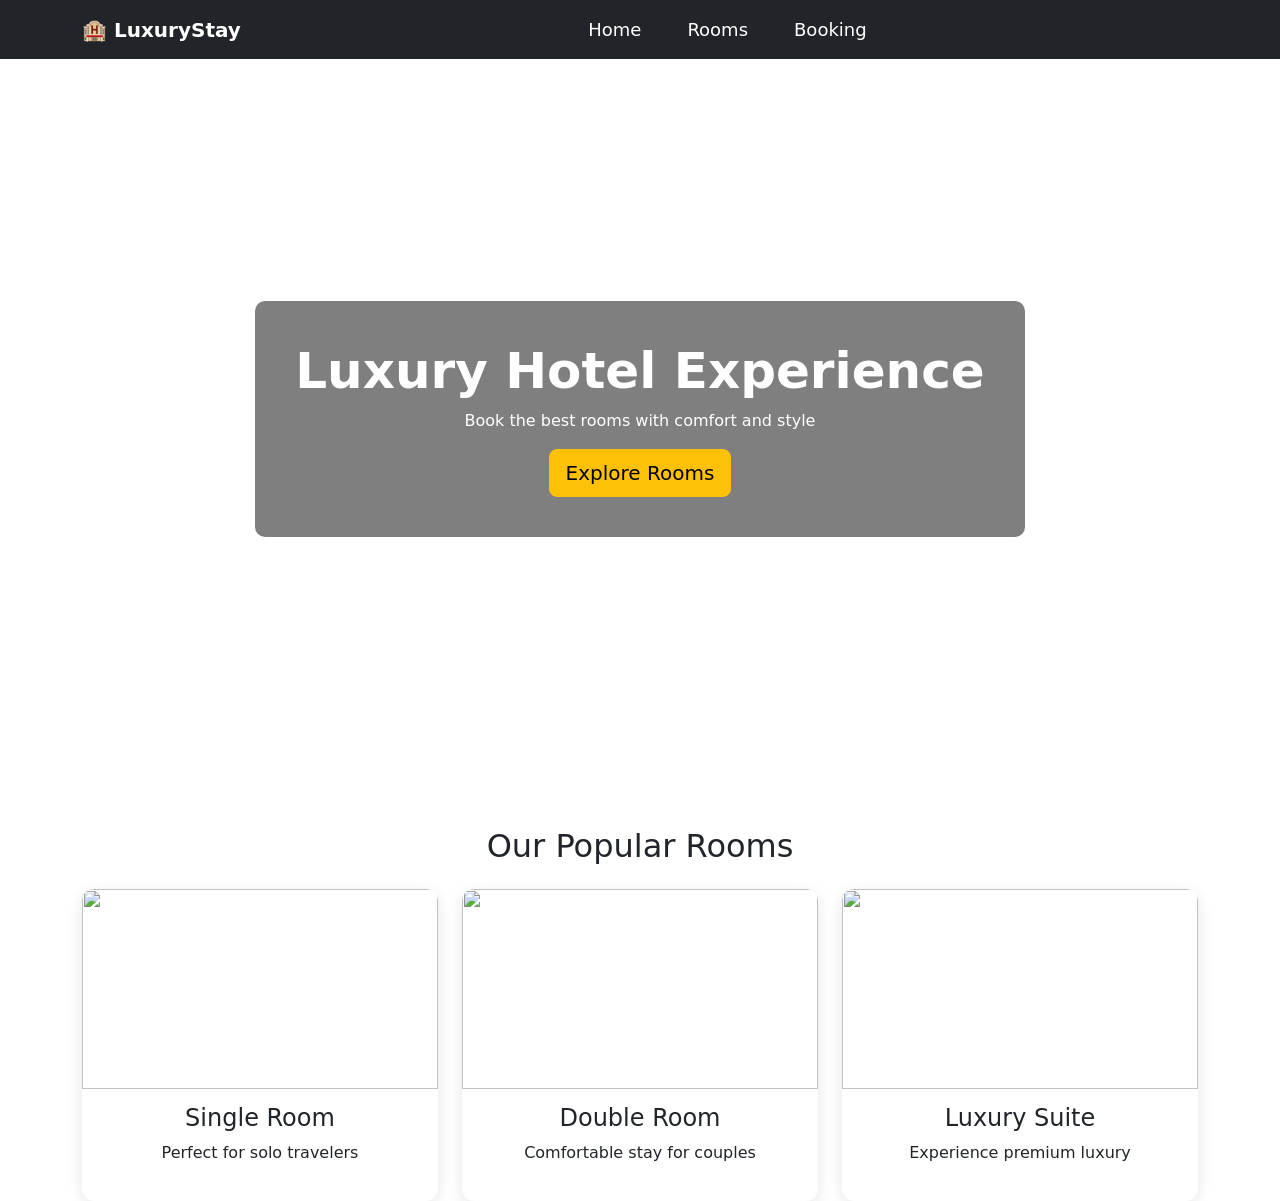
==== frontend/index.html @ 5475368a "front end updated" ====
<!DOCTYPE html>
<html>

<head>
<title>Hotel Management</title>

<link rel="stylesheet" href="css/style.css">

<link href="https://cdn.jsdelivr.net/npm/bootstrap@5.3.2/dist/css/bootstrap.min.css" rel="stylesheet">

</head>

<body>

<nav class="navbar navbar-expand-lg navbar-dark bg-dark">
<div class="container">

<a class="navbar-brand" href="#">
🏨 LuxuryStay
</a>

<ul class="navbar-nav mx-auto">

<li class="nav-item">
<a class="nav-link" href="index.html">Home</a>
</li>

<li class="nav-item">
<a class="nav-link" href="rooms.html">Rooms</a>
</li>

<li class="nav-item">
<a class="nav-link" href="booking.html">Booking</a>
</li>

</ul>

</div>
</nav>

<section class="hero">

<div class="hero-text">

<h1>Luxury Hotel Experience</h1>

<p>Book the best rooms with comfort and style</p>

<a href="rooms.html" class="btn btn-warning btn-lg">Explore Rooms</a>

</div>

</section>

<section class="container mt-5">

<h2 class="text-center mb-4">Our Popular Rooms</h2>

<div class="row">

<div class="col-md-4">
<div class="room-card">

<img src="https://images.unsplash.com/photo-1560448204-e02f11c3d0e2">

<h4>Single Room</h4>

<p>Perfect for solo travelers</p>

</div>
</div>

<div class="col-md-4">
<div class="room-card">

<img src="https://images.unsplash.com/photo-1590490360182-c33d57733427">

<h4>Double Room</h4>

<p>Comfortable stay for couples</p>

</div>
</div>

<div class="col-md-4">
<div class="room-card">

<img src="https://images.unsplash.com/photo-1582719508461-905c673771fd">

<h4>Luxury Suite</h4>

<p>Experience premium luxury</p>

</div>
</div>

</div>

</section>

</body>

</html>
---- frontend/css/style.css ----
body{
font-family: 'Segoe UI', sans-serif;
background:#f4f6f9;
}

.navbar{
padding:15px;
}

.navbar-brand{
font-weight:bold;
font-size:22px;
}

.navbar-nav .nav-link{
margin-left:20px;
color:white;
margin:0 15px;
font-size:18px;
}

.navbar-nav .nav-link:hover{
color:#ffc107;
}

.hero{
height:80vh;
background-image:url("https://images.unsplash.com/photo-1551882547-ff40c63fe5fa");
background-size:cover;
background-position:center;
display:flex;
align-items:center;
justify-content:center;
text-align:center;
color:white;
}

.hero-text{
background:rgba(0,0,0,0.5);
padding:40px;
border-radius:10px;
}

.hero h1{
font-size:50px;
font-weight:bold;
}

.room-card{
background:white;
border-radius:12px;
overflow:hidden;
text-align:center;
box-shadow:0 4px 15px rgba(0,0,0,0.1);
transition:0.3s;
}

.room-card img{
width:100%;
height:200px;
object-fit:cover;
}

.room-card h4{
margin-top:15px;
}

.room-card p{
padding-bottom:20px;
}

.room-card:hover{
transform:scale(1.05);
}
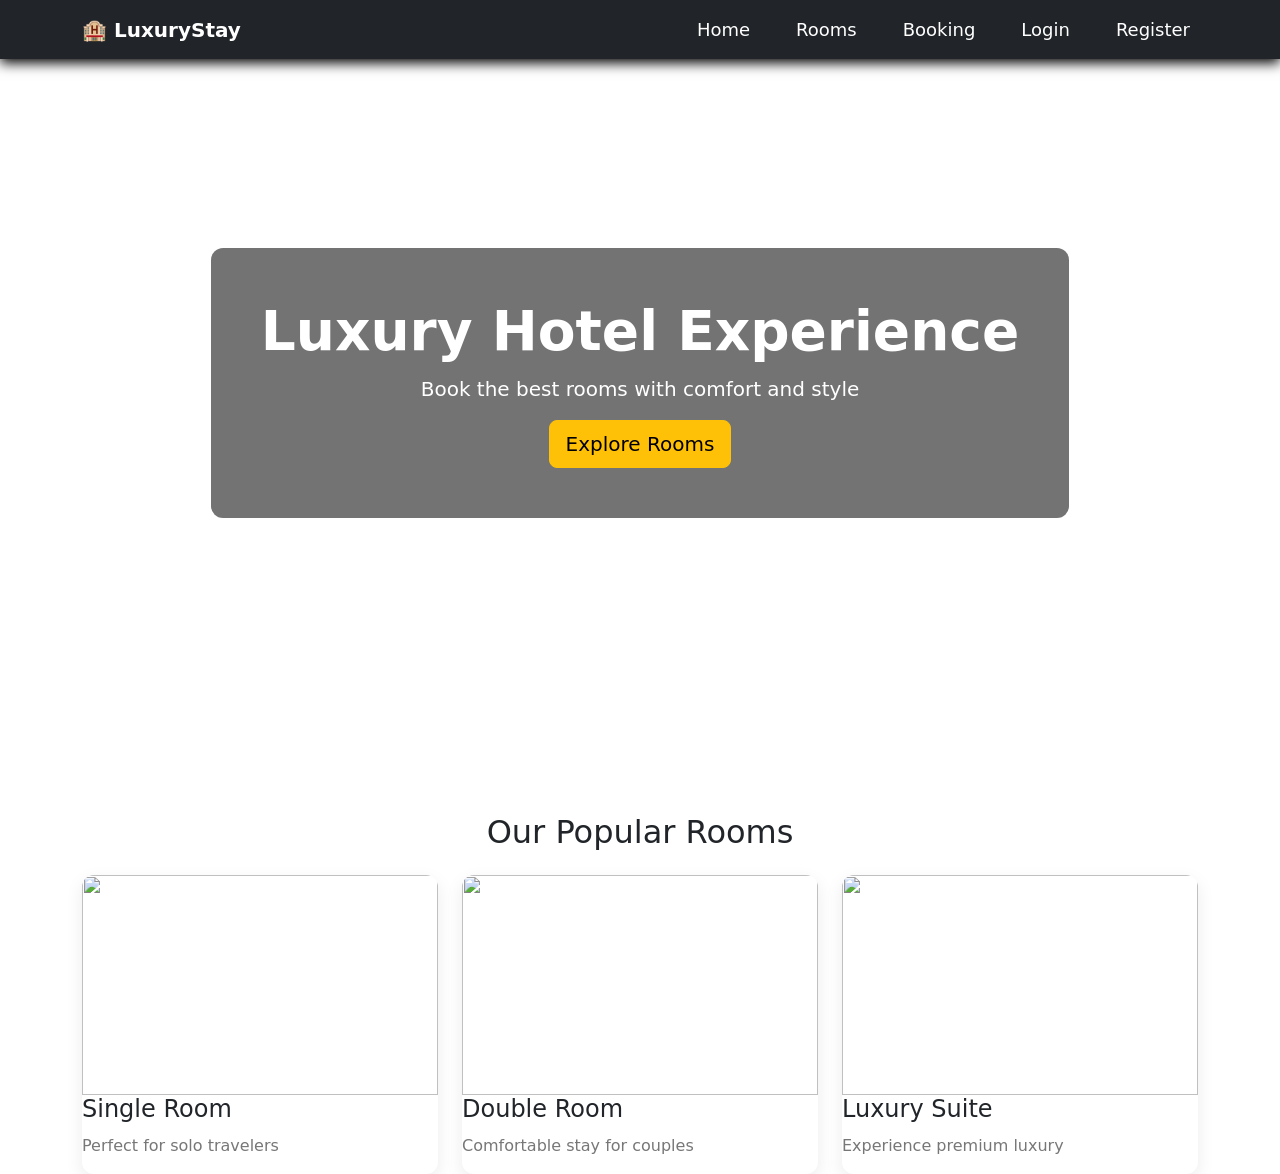
==== commit 1b0f78b0: "Increased navbar height and improved spacing" ====
--- a/frontend/index.html
+++ b/frontend/index.html
@@ -12,14 +12,20 @@
 
 <body>
 
-<nav class="navbar navbar-expand-lg navbar-dark bg-dark">
+
+<nav class="navbar navbar-expand-lg navbar-dark bg-dark fixed-top">
+
 <div class="container">
 
-<a class="navbar-brand" href="#">
-🏨 LuxuryStay
-</a>
+<a class="navbar-brand" href="#">🏨 LuxuryStay</a>
 
-<ul class="navbar-nav mx-auto">
+<button class="navbar-toggler" type="button" data-bs-toggle="collapse" data-bs-target="#navbarNav">
+<span class="navbar-toggler-icon"></span>
+</button>
+
+<div class="collapse navbar-collapse justify-content-end" id="navbarNav">
+
+<ul class="navbar-nav">
 
 <li class="nav-item">
 <a class="nav-link" href="index.html">Home</a>
@@ -33,9 +39,30 @@
 <a class="nav-link" href="booking.html">Booking</a>
 </li>
 
+<li class="nav-item">
+<a class="nav-link" href="#">Login</a>
+</li>
+
+<li class="nav-item">
+<a class="nav-link" href="#">Register</a>
+</li>
+
 </ul>
 
 </div>
+
+</div>
+
+</nav>
+
+
+
+</ul>
+
+</div>
+
+</div>
+
 </nav>
 
 <section class="hero">
--- a/frontend/css/style.css
+++ b/frontend/css/style.css
@@ -1,74 +1,140 @@
-body{
-font-family: 'Segoe UI', sans-serif;
-background:#f4f6f9;
+/* Reset */
+
+*{
+margin:0;
+padding:0;
+box-sizing:border-box;
 }
 
-.navbar{
-padding:15px;
+body{
+font-family:'Poppins', sans-serif;
+background:#f5f7fa;
+/* padding-top:80px; */
 }
 
-.navbar-brand{
-font-weight:bold;
-font-size:22px;
+/* Navbar */
+
+.navbar{
+background:#111;
+padding:25px;   
+box-shadow:0 4px 12px rgba(0,0,0,20.1);
 }
 
-.navbar-nav .nav-link{
-margin-left:20px;
+/* Logo */
+
+.navbar-brand{
+font-size:26px;
+font-weight:600;
 color:white;
-margin:0 15px;
-font-size:18px;
 }
 
-.navbar-nav .nav-link:hover{
-color:#ffc107;
+/* Navbar Links */
+
+.navbar-nav .nav-link{
+color:white;
+font-size:18px;
+margin-left:30px;
+position:relative;
+transition:0.3s;
 }
 
+
+/* Hero Section */
+
 .hero{
-height:80vh;
-background-image:url("https://images.unsplash.com/photo-1551882547-ff40c63fe5fa");
-background-size:cover;
-background-position:center;
+height:85vh;
+background:url("https://images.unsplash.com/photo-1551882547-ff40c63fe5fa") center/cover no-repeat;
 display:flex;
 align-items:center;
 justify-content:center;
 text-align:center;
+}
+
+.hero-text{
+background:rgba(0,0,0,0.55);
+padding:50px;
+border-radius:12px;
 color:white;
 }
 
-.hero-text{
-background:rgba(0,0,0,0.5);
-padding:40px;
-border-radius:10px;
+.hero h1{
+font-size:55px;
+font-weight:600;
 }
 
-.hero h1{
-font-size:50px;
-font-weight:bold;
+.hero p{
+font-size:20px;
+margin-top:10px;
 }
+
+.hero button{
+margin-top:20px;
+padding:12px 28px;
+border:none;
+background:#ffc107;
+color:black;
+font-size:16px;
+border-radius:6px;
+cursor:pointer;
+transition:0.3s;
+}
+
+.hero button:hover{
+background:#ffca2c;
+}
+
+/* Room Section */
+
+.rooms{
+padding:60px 0;
+}
+
+.rooms h2{
+text-align:center;
+margin-bottom:40px;
+font-weight:600;
+}
+
+/* Room Cards */
 
 .room-card{
 background:white;
 border-radius:12px;
 overflow:hidden;
-text-align:center;
-box-shadow:0 4px 15px rgba(0,0,0,0.1);
+box-shadow:0 6px 18px rgba(0,0,0,0.08);
 transition:0.3s;
 }
 
 .room-card img{
 width:100%;
-height:200px;
+height:220px;
 object-fit:cover;
 }
 
+.room-card .content{
+padding:20px;
+text-align:center;
+}
+
 .room-card h4{
-margin-top:15px;
+margin-bottom:10px;
 }
 
 .room-card p{
-padding-bottom:20px;
+color:#777;
 }
 
 .room-card:hover{
-transform:scale(1.05);
+transform:translateY(-8px);
+box-shadow:0 10px 25px rgba(0,0,0,0.15);
+}
+
+/* Footer */
+
+.footer{
+background:#111;
+color:white;
+text-align:center;
+padding:20px;
+margin-top:60px;
 }
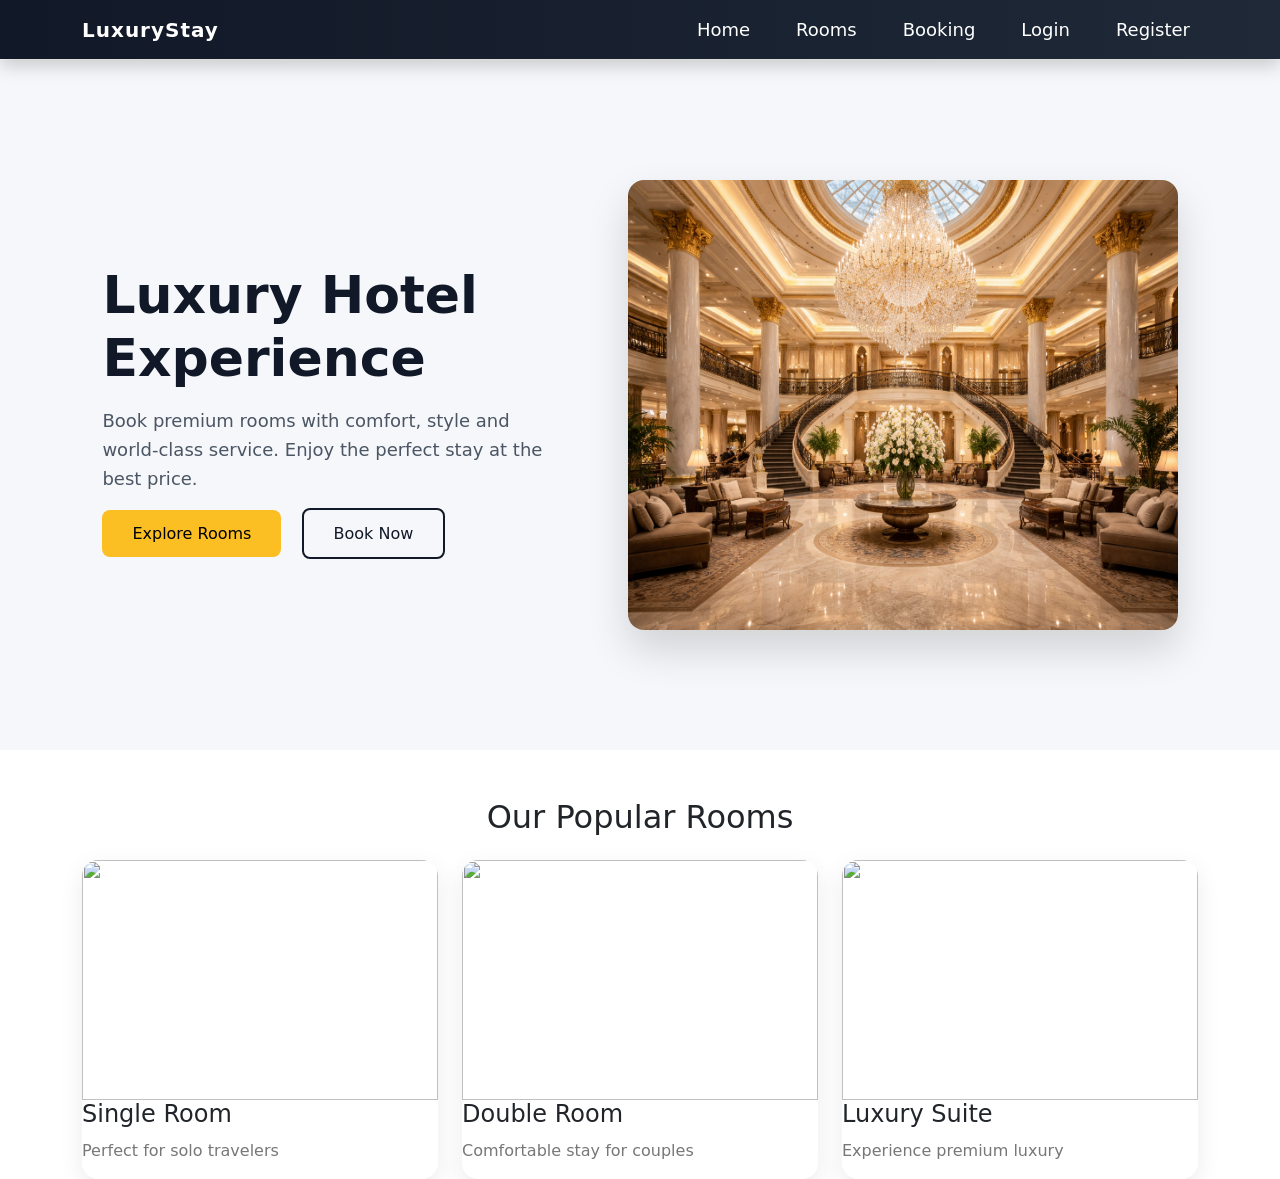
==== commit 79a8c855: "Improved homepage UI, updated hero section, added login and register pages" ====
--- a/frontend/index.html
+++ b/frontend/index.html
@@ -7,6 +7,8 @@
 <link rel="stylesheet" href="css/style.css">
 
 <link href="https://cdn.jsdelivr.net/npm/bootstrap@5.3.2/dist/css/bootstrap.min.css" rel="stylesheet">
+<link rel="stylesheet" href="https://cdnjs.cloudflare.com/ajax/libs/font-awesome/6.5.0/css/all.min.css">
+<link href="https://fonts.googleapis.com/css2?family=Poppins:wght@300;400;500;600;700&display=swap" rel="stylesheet">
 
 </head>
 
@@ -17,7 +19,7 @@
 
 <div class="container">
 
-<a class="navbar-brand" href="#">🏨 LuxuryStay</a>
+<a class="navbar-brand" href="#">LuxuryStay</a>
 
 <button class="navbar-toggler" type="button" data-bs-toggle="collapse" data-bs-target="#navbarNav">
 <span class="navbar-toggler-icon"></span>
@@ -40,7 +42,7 @@
 </li>
 
 <li class="nav-item">
-<a class="nav-link" href="#">Login</a>
+<a class="nav-link" href="login.html">Login</a>
 </li>
 
 <li class="nav-item">
@@ -67,13 +69,29 @@
 
 <section class="hero">
 
-<div class="hero-text">
+<div class="hero-container">
+
+<div class="hero-left">
 
 <h1>Luxury Hotel Experience</h1>
 
-<p>Book the best rooms with comfort and style</p>
+<p>
+Book premium rooms with comfort, style and world-class service.
+Enjoy the perfect stay at the best price.
+</p>
 
-<a href="rooms.html" class="btn btn-warning btn-lg">Explore Rooms</a>
+<div class="hero-buttons">
+<a href="rooms.html" class="btn-primary">Explore Rooms</a>
+<a href="booking.html" class="btn-secondary">Book Now</a>
+</div>
+
+</div>
+
+<div class="hero-right">
+
+<img src="Assets/hotel.png" alt="hotel">
+
+</div>
 
 </div>
 
--- a/frontend/css/style.css
+++ b/frontend/css/style.css
@@ -1,89 +1,132 @@
-/* Reset */
+/* ================= RESET ================= */
 
 *{
 margin:0;
 padding:0;
 box-sizing:border-box;
+transition:all 0.3s ease;
 }
 
 body{
-font-family:'Poppins', sans-serif;
+font-family:'Poppins',sans-serif;
 background:#f5f7fa;
-/* padding-top:80px; */
-}
-
-/* Navbar */
+padding-top:60px;
+}
+
+/* ================= NAVBAR ================= */
 
 .navbar{
-background:#111;
-padding:25px;   
-box-shadow:0 4px 12px rgba(0,0,0,20.1);
-}
-
-/* Logo */
+background:linear-gradient(90deg,#111827,#1f2937);
+padding:28px 0;
+box-shadow:0 6px 18px rgba(0,0,0,0.2);
+position:fixed;
+top:0;
+left:0;
+right:0;
+z-index:1000;
+}
 
 .navbar-brand{
-font-size:26px;
+font-size:28px;
 font-weight:600;
-color:white;
-}
-
-/* Navbar Links */
+letter-spacing:1px;
+}
+
+.navbar-nav{
+align-items:center;
+}
 
 .navbar-nav .nav-link{
-color:white;
 font-size:18px;
 margin-left:30px;
-position:relative;
+color:white;
 transition:0.3s;
 }
 
-
-/* Hero Section */
+.navbar-nav .nav-link:hover{
+color:#fbbf24;
+}
+
+/* ================= HERO SECTION ================= */
+/* HERO SECTION */
 
 .hero{
-height:85vh;
-background:url("https://images.unsplash.com/photo-1551882547-ff40c63fe5fa") center/cover no-repeat;
-display:flex;
-align-items:center;
-justify-content:center;
-text-align:center;
-}
-
-.hero-text{
-background:rgba(0,0,0,0.55);
-padding:50px;
-border-radius:12px;
-color:white;
-}
-
-.hero h1{
-font-size:55px;
-font-weight:600;
-}
-
-.hero p{
-font-size:20px;
-margin-top:10px;
-}
-
-.hero button{
-margin-top:20px;
-padding:12px 28px;
-border:none;
-background:#ffc107;
+padding:120px 8%;
+background:#f5f7fa;
+}
+
+.hero-container{
+display:flex;
+align-items:center;
+justify-content:space-between;
+gap:60px;
+}
+
+/* LEFT SIDE */
+
+.hero-left{
+max-width:520px;
+}
+
+.hero-left h1{
+font-size:52px;
+font-weight:700;
+color:#111827;
+}
+
+.hero-left p{
+margin-top:18px;
+font-size:18px;
+color:#4b5563;
+line-height:1.6;
+}
+
+/* BUTTONS */
+
+.hero-buttons{
+margin-top:28px;
+}
+
+.btn-primary{
+background:#fbbf24;
+padding:14px 30px;
+border-radius:8px;
+text-decoration:none;
 color:black;
-font-size:16px;
-border-radius:6px;
-cursor:pointer;
-transition:0.3s;
-}
-
-.hero button:hover{
-background:#ffca2c;
-}
-
-/* Room Section */
+font-weight:500;
+margin-right:15px;
+}
+
+.btn-primary:hover{
+background:#f59e0b;
+}
+
+.btn-secondary{
+border:2px solid #111827;
+padding:14px 30px;
+border-radius:8px;
+text-decoration:none;
+color:#111827;
+font-weight:500;
+}
+
+.btn-secondary:hover{
+background:#111827;
+color:white;
+}
+
+/* RIGHT SIDE IMAGE */
+
+.hero-right img{
+height: 450px;
+width:550px;
+border-radius:16px;
+box-shadow:0 20px 40px rgba(0,0,0,0.15);
+}
+
+
+
+/* ================= ROOMS SECTION ================= */
 
 .rooms{
 padding:60px 0;
@@ -95,24 +138,24 @@
 font-weight:600;
 }
 
-/* Room Cards */
+/* ================= ROOM CARDS ================= */
 
 .room-card{
 background:white;
-border-radius:12px;
+border-radius:16px;
 overflow:hidden;
-box-shadow:0 6px 18px rgba(0,0,0,0.08);
-transition:0.3s;
+box-shadow:0 8px 25px rgba(0,0,0,0.08);
+transition:0.4s;
 }
 
 .room-card img{
 width:100%;
-height:220px;
+height:240px;
 object-fit:cover;
 }
 
 .room-card .content{
-padding:20px;
+padding:25px;
 text-align:center;
 }
 
@@ -125,11 +168,11 @@
 }
 
 .room-card:hover{
-transform:translateY(-8px);
-box-shadow:0 10px 25px rgba(0,0,0,0.15);
-}
-
-/* Footer */
+transform:translateY(-10px);
+box-shadow:0 18px 40px rgba(0,0,0,0.15);
+}
+
+/* ================= FOOTER ================= */
 
 .footer{
 background:#111;
@@ -137,4 +180,90 @@
 text-align:center;
 padding:20px;
 margin-top:60px;
+}
+
+/* ================= LOGIN PAGE ================= */
+
+.login-page{
+height:100vh;
+display:flex;
+justify-content:center;
+align-items:center;
+background:linear-gradient(135deg,#0f2027,#203a43,#2c5364);
+}
+
+/* Title */
+
+.login-wrapper h1{
+color:white;
+font-size:38px;
+margin-bottom:50px;
+text-align:center;
+}
+
+/* Login Box Container */
+
+.login-box-container{
+display:flex;
+gap:60px;
+justify-content:center;
+}
+
+/* Login Cards */
+
+.login-box{
+width:240px;
+height:340px;
+border-radius:16px;
+display:flex;
+flex-direction:column;
+align-items:center;
+justify-content:center;
+text-decoration:none;
+color:white;
+box-shadow:0 15px 35px rgba(0,0,0,0.35);
+transition:0.4s;
+}
+
+/* Admin Card */
+
+.admin-box{
+background:linear-gradient(135deg,#ff9966,#ff5e62);
+}
+
+/* User Card */
+
+.user-box{
+background:linear-gradient(135deg,#36d1dc,#5b86e5);
+}
+
+/* Avatar */
+
+.login-box img{
+width:85px;
+margin-bottom:20px;
+background:white;
+padding:12px;
+border-radius:50%;
+}
+
+/* Login Text */
+
+.login-box h2{
+font-size:22px;
+margin-bottom:10px;
+}
+
+.login-box p{
+font-size:14px;
+opacity:0.9;
+padding:0 20px;
+text-align:center;
+}
+
+/* Hover Effect */
+
+.login-box:hover{
+transform:translateY(-12px) scale(1.05);
+box-shadow:0 20px 45px rgba(0,0,0,0.5);
 }
